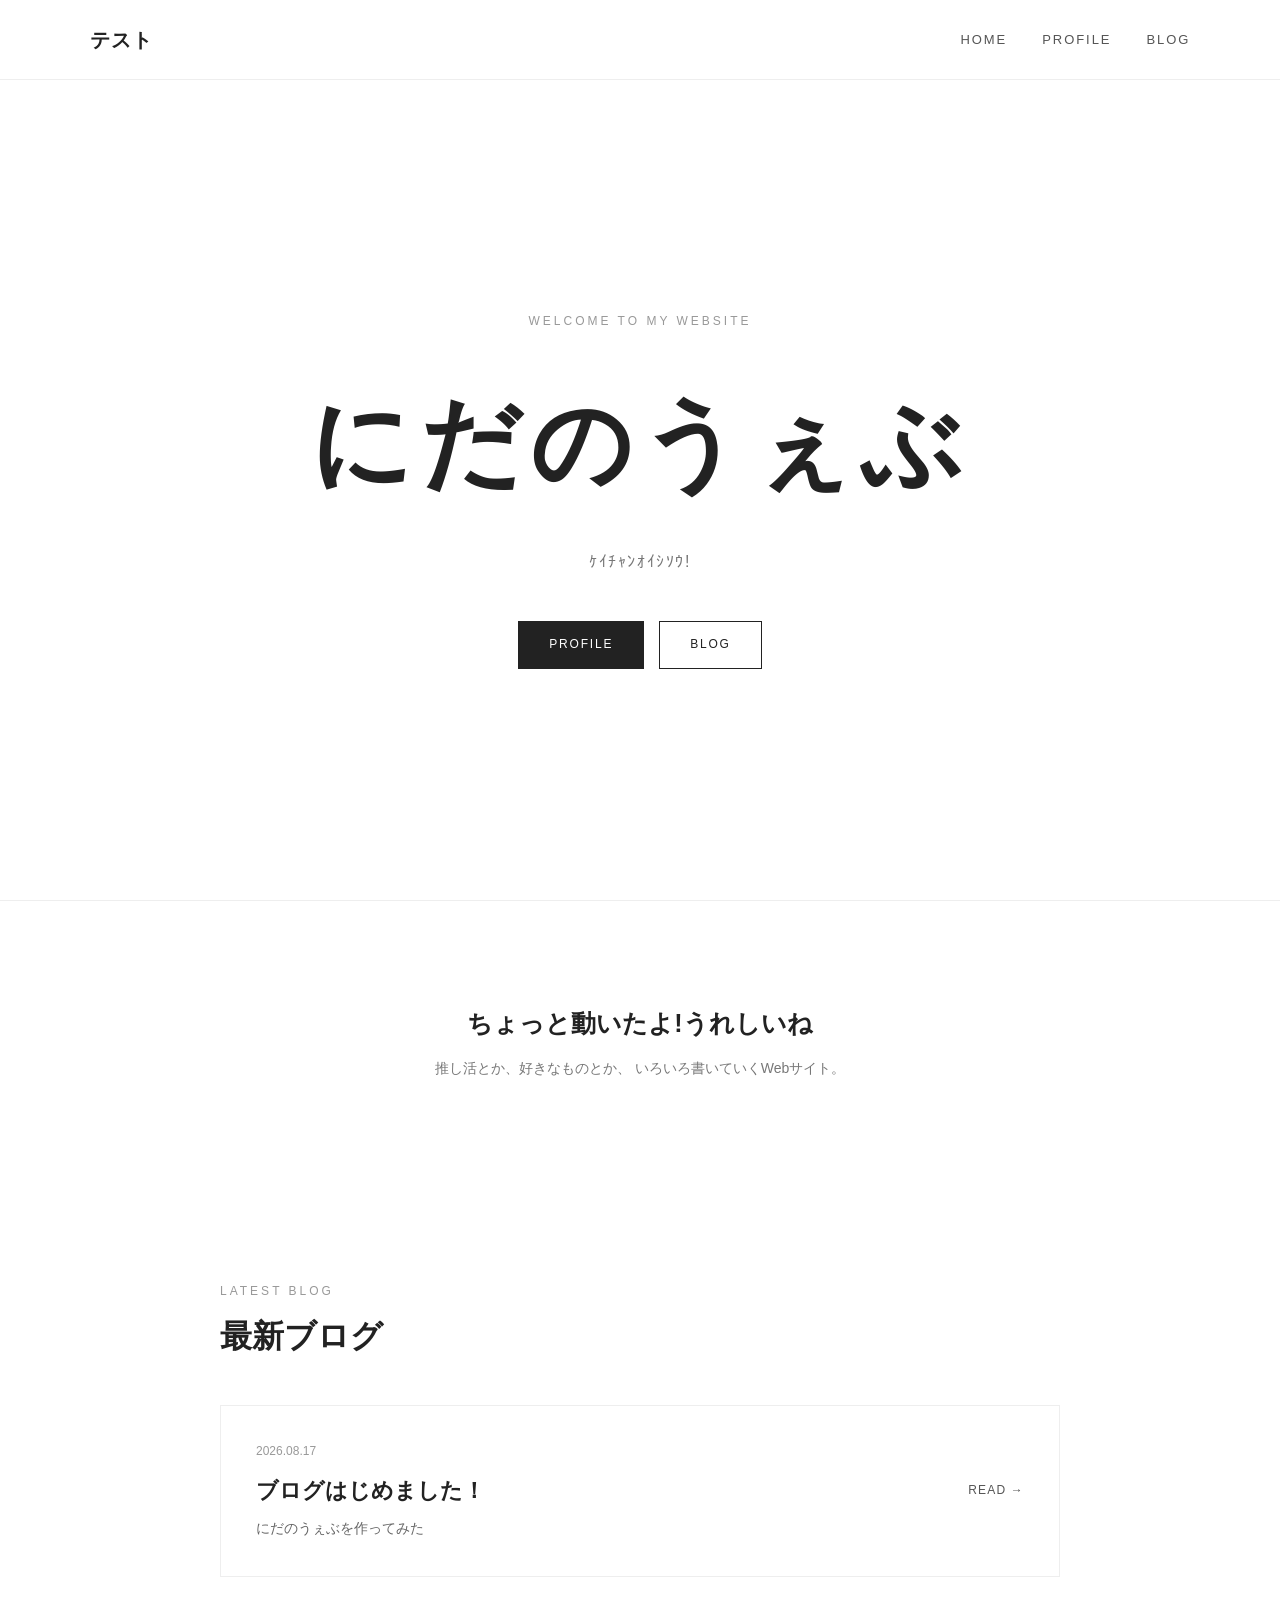
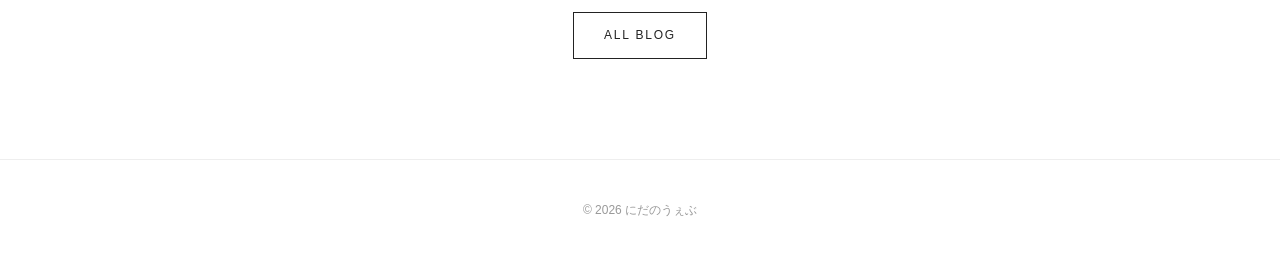
==== index.html @ b744b144 "Update index.html" ====
<!DOCTYPE html>
<html lang="ja">

<head>
  <meta charset="UTF-8">

  <meta name="viewport"
        content="width=device-width, initial-scale=1.0">

  <title>にだのうぇぶ</title>

  <link rel="stylesheet" href="style.css">
</head>


<body>


<!-- =========================
     ヘッダー
========================= -->

<header class="header">

  <a href="index.html" class="logo">
    テスト
  </a>


  <button class="menu-btn"
          id="menuBtn"
          aria-label="メニュー">

    <span></span>
    <span></span>
    <span></span>

  </button>


  <nav class="nav" id="nav">

    <a href="index.html">
      HOME
    </a>

    <a href="profile.html">
      PROFILE
    </a>

    <a href="blog.html">
      BLOG
    </a>

  </nav>

</header>



<main>


<!-- =========================
     ヒーロー
========================= -->

<section class="hero">

  <p class="hero-sub">
    WELCOME TO MY WEBSITE
  </p>


  <h1>
    にだのうぇぶ
  </h1>


  <p class="hero-message">
    ｹｲﾁｬﾝｵｲｼｿｳ!
  </p>


  <div class="hero-buttons">

    <a href="profile.html"
       class="button">

      PROFILE

    </a>


    <a href="blog.html"
       class="button button-light">

      BLOG

    </a>

  </div>

</section>



<!-- =========================
     簡単な紹介
========================= -->

<section class="intro fade-in">

  <p>
    ちょっと動いたよ!うれしいね
  </p>


  <p class="small-text">

    推し活とか、好きなものとか、
    いろいろ書いていくWebサイト。

  </p>

</section>



<!-- =========================
     最新ブログ
========================= -->

<section class="latest-blog fade-in">


  <div class="section-title">

    <p>
      LATEST BLOG
    </p>

    <h2>
      最新ブログ
    </h2>

  </div>



  <!-- 最新記事 -->

  <a href="blog1.html"
     class="latest-blog-card">


    <div>

      <p class="blog-date">
        2026.08.17
      </p>


      <h3>
        ブログはじめました！
      </h3>


      <p>
        にだのうぇぶを作ってみた
      </p>

    </div>


    <span class="read-more">
      READ →
    </span>


  </a>



  <div class="all-blog">

    <a href="blog.html"
       class="button button-light">

      ALL BLOG

    </a>

  </div>


</section>


</main>



<!-- =========================
     フッター
========================= -->

<footer>

  <p>
    © 2026 にだのうぇぶ
  </p>

</footer>



<script src="script.js"></script>

</body>
</html>
---- style.css ----
/* =================================
   基本設定
================================= */

* {
  margin: 0;
  padding: 0;
  box-sizing: border-box;
}


html {
  scroll-behavior: smooth;
}


body {

  font-family:
    -apple-system,
    BlinkMacSystemFont,
    "Noto Sans JP",
    "Yu Gothic",
    sans-serif;

  background: #ffffff;

  color: #222222;

  line-height: 1.8;

}



/* =================================
   ヘッダー
================================= */

.header {

  width: 100%;

  height: 80px;

  display: flex;

  align-items: center;

  justify-content: space-between;

  padding: 0 7%;

  background: rgba(255, 255, 255, 0.9);

  border-bottom: 1px solid #eeeeee;

  position: sticky;

  top: 0;

  z-index: 100;

  backdrop-filter: blur(10px);

}


.logo {

  color: #222;

  text-decoration: none;

  font-size: 20px;

  font-weight: 700;

  letter-spacing: 0.05em;

}


.nav {

  display: flex;

  gap: 35px;

}


.nav a {

  color: #555;

  text-decoration: none;

  font-size: 13px;

  letter-spacing: 0.15em;

  transition: 0.3s;

}


.nav a:hover {

  color: #000;

}



/* =================================
   ハンバーガーメニュー
================================= */

.menu-btn {

  display: none;

  width: 42px;

  height: 42px;

  border: none;

  background: transparent;

  cursor: pointer;

}


.menu-btn span {

  display: block;

  width: 25px;

  height: 1px;

  margin: 6px auto;

  background: #222;

  transition: 0.3s;

}



/* =================================
   ホーム
================================= */

.hero {

  min-height: calc(100vh - 80px);

  display: flex;

  flex-direction: column;

  align-items: center;

  justify-content: center;

  text-align: center;

  padding: 40px 20px;

}


.hero-sub {

  color: #999;

  font-size: 12px;

  letter-spacing: 0.25em;

  margin-bottom: 20px;

}


.hero h1 {

  font-size: clamp(45px, 9vw, 100px);

  font-weight: 700;

  letter-spacing: 0.08em;

  margin-bottom: 15px;

}


.hero-message {

  color: #777;

  font-size: 16px;

  letter-spacing: 0.1em;

}



/* =================================
   ボタン
================================= */

.hero-buttons {

  display: flex;

  gap: 15px;

  margin-top: 45px;

}


.button {

  display: inline-block;

  padding: 12px 30px;

  color: white;

  background: #222;

  text-decoration: none;

  font-size: 12px;

  letter-spacing: 0.15em;

  border: 1px solid #222;

  transition: 0.3s;

}


.button:hover {

  background: white;

  color: #222;

  transform: translateY(-3px);

}


.button-light {

  color: #222;

  background: white;

}


.button-light:hover {

  background: #222;

  color: white;

}



/* =================================
   ホーム紹介
================================= */

.intro {

  text-align: center;

  padding: 100px 20px;

  border-top: 1px solid #eeeeee;

}


.intro p:first-child {

  font-size: 25px;

  font-weight: 700;

}


.small-text {

  color: #777;

  font-size: 14px;

  margin-top: 10px;

}



/* =================================
   最新ブログ
================================= */

.latest-blog {

  max-width: 900px;

  margin: 0 auto;

  padding: 100px 30px;

}


.section-title {

  margin-bottom: 40px;

}


.section-title p {

  color: #999;

  font-size: 12px;

  letter-spacing: 0.25em;

}


.section-title h2 {

  font-size: 32px;

  margin-top: 5px;

}


/* 最新記事をリンクにする */

.latest-blog-card {

  display: flex;

  align-items: center;

  justify-content: space-between;

  gap: 30px;

  padding: 35px;

  border: 1px solid #eeeeee;

  color: #222;

  text-decoration: none;

  transition: 0.3s;

}


.latest-blog-card:hover {

  transform: translateY(-5px);

  box-shadow:
    0 15px 40px rgba(0, 0, 0, 0.06);

}


.latest-blog-card h3 {

  font-size: 22px;

  margin-bottom: 5px;

}


.latest-blog-card p {

  color: #666;

  font-size: 14px;

}


.latest-blog-card .blog-date {

  color: #999;

  font-size: 12px;

  margin-bottom: 8px;

}


.all-blog {

  text-align: center;

  margin-top: 35px;

}



/* =================================
   共通ページ
================================= */

.page {

  max-width: 1000px;

  margin: 0 auto;

  padding: 100px 30px;

}


.page-title {

  margin-bottom: 70px;

}


.page-title p {

  color: #999;

  font-size: 12px;

  letter-spacing: 0.25em;

}


.page-title h1 {

  font-size: 45px;

  margin-top: 5px;

}



/* =================================
   プロフィール
================================= */

.profile-card {

  display: grid;

  grid-template-columns: 200px 1fr;

  gap: 60px;

  padding: 50px;

  border: 1px solid #eeeeee;

}


.profile-icon {

  width: 180px;

  height: 180px;

  display: flex;

  align-items: center;

  justify-content: center;

  background: #f5f5f5;

  border-radius: 50%;

  color: #999;

  font-size: 24px;

}


.profile-content h2 {

  font-size: 28px;

  margin-bottom: 15px;

}


.profile-content > p {

  color: #666;

  margin-bottom: 35px;

}


dl > div {

  display: grid;

  grid-template-columns: 100px 1fr;

  padding: 15px 0;

  border-top: 1px solid #eeeeee;

}


dt {

  color: #999;

  font-size: 13px;

}


dd {

  color: #333;

}


.sns-link {

  color: #333;

}



/* =================================
   ブログ一覧
================================= */

.blog-list {

  display: flex;

  flex-direction: column;

  gap: 0;

}


.blog-item {

  display: block;

  padding: 30px 10px;

  border-bottom: 1px solid #eeeeee;

  color: #222;

  text-decoration: none;

  transition: 0.3s;

}


.blog-item:first-child {

  border-top: 1px solid #eeeeee;

}


.blog-item:hover {

  padding-left: 20px;

}


.blog-item .blog-date {

  color: #999;

  font-size: 11px;

  letter-spacing: 0.1em;

  margin-bottom: 5px;

}


.blog-item h2 {

  font-size: 22px;

  font-weight: 600;

  margin-bottom: 3px;

}


.blog-item > p:not(.blog-date) {

  color: #999;

  font-size: 13px;

}


.blog-item span {

  display: block;

  margin-top: 12px;

  color: #999;

  font-size: 11px;

  letter-spacing: 0.15em;

}



/* =================================
   ブログ記事
================================= */

.article {

  max-width: 750px;

  margin: 0 auto;

  padding: 100px 30px;

}


.article > .blog-date {

  color: #999;

  font-size: 12px;

  letter-spacing: 0.1em;

  margin-bottom: 10px;

}


.article h1 {

  font-size: clamp(32px, 6vw, 50px);

  line-height: 1.4;

  margin-bottom: 10px;

}


.article-subtitle {

  color: #999;

  font-size: 14px;

  margin-bottom: 60px;

}


.article-body {

  font-size: 16px;

  line-height: 2.2;

}


.article-body p {

  margin-bottom: 30px;

}


.back-button {

  display: inline-block;

  margin-top: 60px;

  color: #555;

  text-decoration: none;

  font-size: 13px;

  border-bottom: 1px solid #ccc;

  padding-bottom: 5px;

  transition: 0.3s;

}


.back-button:hover {

  color: #000;

  padding-left: 5px;

}



/* =================================
   フェードアニメーション
================================= */

.fade-in {

  opacity: 0;

  transform: translateY(20px);

  animation: fadeIn 0.8s ease forwards;

}


@keyframes fadeIn {

  to {

    opacity: 1;

    transform: translateY(0);

  }

}



/* =================================
   フッター
================================= */

footer {

  padding: 40px 20px;

  text-align: center;

  border-top: 1px solid #eeeeee;

  color: #999;

  font-size: 12px;

}



/* =================================
   スマホ
================================= */

@media (max-width: 700px) {


  /* ヘッダー */

  .header {

    height: 65px;

    padding: 0 20px;

  }


  .menu-btn {

    display: block;

  }


  .nav {

    position: fixed;

    top: 65px;

    right: 0;

    width: 100%;

    padding: 30px;

    background: white;

    display: flex;

    flex-direction: column;

    gap: 0;

    border-bottom: 1px solid #eeeeee;

    transform: translateY(-120%);

    transition: 0.4s;

    text-align: center;

  }


  .nav.active {

    transform: translateY(0);

  }


  .nav a {

    padding: 18px;

    border-bottom: 1px solid #eeeeee;

  }



  /* ハンバーガー → × */

  .menu-btn.active span:nth-child(1) {

    transform:
      translateY(7px)
      rotate(45deg);

  }


  .menu-btn.active span:nth-child(2) {

    opacity: 0;

  }


  .menu-btn.active span:nth-child(3) {

    transform:
      translateY(-7px)
      rotate(-45deg);

  }



  /* ホーム */

  .hero {

    min-height: calc(100vh - 65px);

  }


  .hero h1 {

    font-size: 50px;

  }


  .hero-buttons {

    flex-direction: column;

    width: 200px;

  }


  .button {

    text-align: center;

  }



  /* 最新ブログ */

  .latest-blog {

    padding: 70px 20px;

  }


  .latest-blog-card {

    flex-direction: column;

    align-items: flex-start;

  }



  /* 共通ページ */

  .page {

    padding: 70px 20px;

  }


  .page-title {

    margin-bottom: 45px;

  }


  .page-title h1 {

    font-size: 35px;

  }



  /* プロフィール */

  .profile-card {

    grid-template-columns: 1fr;

    gap: 30px;

    padding: 30px;

  }


  .profile-icon {

    width: 130px;

    height: 130px;

    margin: 0 auto;

  }


  .profile-content h2 {

    text-align: center;

  }



  /* ブログ */

  .blog-item {

    padding: 25px 5px;

  }


  .blog-item:hover {

    padding-left: 10px;

  }



  /* 記事 */

  .article {

    padding: 70px 20px;

  }


  .article h1 {

    font-size: 34px;

  }


  .article-subtitle {

    margin-bottom: 45px;

  }


  .article-body {

    font-size: 15px;

  }


  /* プロフィール */

  dl > div {

    grid-template-columns: 80px 1fr;

  }

  }

/* =================================
   ブログ検索・フィルター
================================= */

.blog-tools {
  margin-bottom: 60px;
}


/* =================================
   Apple風検索ボックス
================================= */

.blog-search {
  position: relative;

  max-width: 600px;

  margin: 0 auto 18px;
}

.blog-search input {
  width: 100%;

  height: 52px;

  padding: 0 20px 0 48px;

  border: none;

  border-radius: 14px;

  background: #f5f5f7;

  color: #222;

  font-size: 15px;

  outline: none;

  transition: 0.25s;
}

.blog-search input::placeholder {
  color: #999;
}

.blog-search input:focus {
  background: #eeeeF0;

  box-shadow:
    0 0 0 2px rgba(0, 0, 0, 0.08);
}


/* 検索アイコン */

.search-icon {
  position: absolute;

  left: 18px;

  top: 50%;

  transform: translateY(-50%);

  font-size: 15px;

  color: #777;

  pointer-events: none;
}


/* =================================
   件数
================================= */

.blog-count {
  max-width: 600px;

  margin: 0 auto 25px;

  color: #999;

  font-size: 12px;

  text-align: left;
}


/* =================================
   カテゴリー
================================= */

.blog-categories {
  max-width: 600px;

  margin: 0 auto;

  display: flex;

  flex-wrap: wrap;

  gap: 10px;
}

.category {
  border: none;

  background: transparent;

  color: #888;

  font-size: 13px;

  padding: 5px 0;

  margin-right: 12px;

  cursor: pointer;

  transition: 0.25s;
}

.category:hover {
  color: #222;
}

.category.active {
  color: #222;

  font-weight: 600;
}


/* =================================
   ブログカード
================================= */

.blog-item {
  position: relative;
}

.blog-item-bottom {
  display: flex;

  align-items: center;

  justify-content: space-between;

  gap: 20px;

  margin-top: 20px;
}

.blog-tag {
  color: #888;

  font-size: 12px;
}

.read-more {
  color: #555;

  text-decoration: none;

  font-size: 12px;

  letter-spacing: 0.1em;

  transition: 0.25s;
}

.read-more:hover {
  color: #000;
}


/* =================================
   検索結果なし
================================= */

.no-results {
  padding: 50px 20px;

  text-align: center;

  color: #999;

  font-size: 14px;
}


/* =================================
   ブログ検索：スマホ
================================= */

@media (max-width: 768px) {

  .blog-tools {
    margin-bottom: 45px;
  }

  .blog-search input {
    height: 50px;

    font-size: 14px;
  }

  .blog-categories {
    gap: 5px;
  }

  .category {
    margin-right: 8px;
  }

}

/* =================================
   おしゃれプロフィール
================================= */

.profile-page {
  max-width: 760px;

  margin: 0 auto;

  padding: 0 20px 100px;
}


/* =================================
   プロフィール画像
================================= */

.profile-hero {
  display: flex;

  justify-content: center;

  margin: 20px 0 70px;
}

.profile-image {
  width: 180px;
  height: 180px;

  overflow: hidden;

  border-radius: 24px;

  background: #f5f5f7;
}

.profile-image img {
  width: 100%;
  height: 100%;

  display: block;

  object-fit: cover;
}


/* =================================
   プロフィール情報
================================= */

.profile-info {
  border-top: 1px solid #e5e5e5;
}


.profile-row {
  display: grid;

  grid-template-columns: 120px 1fr;

  gap: 30px;

  padding: 28px 0;

  border-bottom: 1px solid #e5e5e5;
}


.profile-label {
  margin: 0;

  color: #999;

  font-size: 11px;

  font-weight: 600;

  letter-spacing: 0.16em;
}


.profile-value {
  margin: 0;

  color: #222;

  font-size: 15px;

  line-height: 1.9;
}


.profile-link {
  color: #222;

  text-decoration: none;

  transition: opacity 0.25s;
}

.profile-link:hover {
  opacity: 0.5;
}


/* =================================
   共通ボックス
================================= */

.visitor-box,
.question-box {
  margin-top: 70px;

  padding: 40px 30px;

  text-align: center;

  border-top: 1px solid #e5e5e5;

  border-bottom: 1px solid #e5e5e5;
}


.box-label {
  margin-bottom: 20px;

  color: #999;

  font-size: 11px;

  font-weight: 600;

  letter-spacing: 0.2em;
}


/* =================================
   訪問者カウンター
================================= */

.visitor-number {
  margin: 0;

  font-size: 42px;

  font-weight: 600;

  letter-spacing: 0.08em;
}


.visitor-text {
  margin-top: 8px;

  color: #777;

  font-size: 13px;
}


/* =================================
   質問箱
================================= */

.question-box h2 {
  margin-bottom: 8px;

  font-size: 25px;

  font-weight: 500;
}


.question-description {
  margin-bottom: 25px;

  color: #777;

  font-size: 13px;
}


.question-form {
  max-width: 520px;

  margin: 0 auto;
}


.question-form textarea {
  width: 100%;

  padding: 15px;

  border: none;

  border-radius: 14px;

  background: #f5f5f7;

  color: #222;

  font-family: inherit;

  font-size: 14px;

  line-height: 1.7;

  resize: vertical;

  outline: none;

  transition: 0.25s;
}


.question-form textarea:focus {
  background: #eeeeF0;

  box-shadow:
    0 0 0 2px rgba(0, 0, 0, 0.08);
}


.question-form button {
  margin-top: 15px;

  padding: 11px 25px;

  border: none;

  border-radius: 999px;

  background: #222;

  color: #fff;

  font-family: inherit;

  font-size: 13px;

  cursor: pointer;

  transition: 0.25s;
}


.question-form button:hover {
  opacity: 0.7;
}


/* =================================
   プロフィール：スマホ
================================= */

@media (max-width: 768px) {

  .profile-page {
    padding: 0 18px 70px;
  }


  .profile-hero {
    margin-bottom: 50px;
  }


  .profile-image {
    width: 150px;
    height: 150px;

    border-radius: 20px;
  }


  .profile-row {
    grid-template-columns: 85px 1fr;

    gap: 15px;

    padding: 23px 0;
  }


  .profile-value {
    font-size: 14px;
  }


  .visitor-box,
  .question-box {
    margin-top: 50px;

    padding: 35px 20px;
  }


  .visitor-number {
    font-size: 34px;
  }

}

/* =================================
   スマホのダークモード対応
================================= */

@media (prefers-color-scheme: dark) {

  /* ================================
     基本
  ================================= */

  body {

    background: #111111;

    color: #f5f5f5;

  }


  /* ================================
     ヘッダー
  ================================= */

  .header {

    background: rgba(17, 17, 17, 0.9);

    border-bottom-color: #2a2a2a;

  }


  .logo {

    color: #f5f5f5;

  }


  .nav a {

    color: #aaaaaa;

  }


  .nav a:hover {

    color: #ffffff;

  }


  /* ================================
     ハンバーガー
  ================================= */

  .menu-btn span {

    background: #ffffff;

  }


  /* ================================
     ページタイトル
  ================================= */

  .page-title h1 {

    color: #ffffff;

  }


  .page-title p {

    color: #999999;

  }


  /* ================================
     プロフィール
  ================================= */

  .profile-info {

    background: #1a1a1a;

    color: #f5f5f5;

  }


  .profile-label {

    color: #888888;

  }


  .profile-value {

    color: #eeeeee;

  }


  .profile-link {

    color: #ffffff;

  }


  /* ================================
     訪問者カウンター
  ================================= */

  .visitor-box {

    background: #1a1a1a;

    color: #ffffff;

  }


  .visitor-number {

    color: #ffffff;

  }


  .visitor-text {

    color: #999999;

  }


  /* ================================
     質問箱
  ================================= */

  .question-box {

    background: #1a1a1a;

    color: #ffffff;

  }


  .question-description {

    color: #999999;

  }


  .question-form textarea {

    background: #111111;

    color: #ffffff;

    border-color: #333333;

  }


  .question-form textarea::placeholder {

    color: #777777;

  }


  /* ================================
     ブログ
  ================================= */

  .blog-item,
  .latest-blog-card {

    background: #1a1a1a;

    color: #ffffff;

  }


  .blog-item h2,
  .latest-blog-card h3 {

    color: #ffffff;

  }


  .blog-item p,
  .latest-blog-card p {

    color: #aaaaaa;

  }


  /* ================================
     ボタン
  ================================= */

  .button-light {

    background: #222222;

    color: #ffffff;

    border-color: #333333;

  }


  /* ================================
     フッター
  ================================= */

  footer {

    color: #888888;

  }

}



/* =================================
   ダークモード
================================= */

@media (prefers-color-scheme: dark) {

  .admin-login {

    background: #1c1c1e;

    border-color: #333333;

    box-shadow:
      0 10px 30px rgba(0, 0, 0, 0.3);

  }


  .admin-login h1 {

    color: #ffffff;

  }


  .admin-login .box-label {

    color: #999999;

  }


  .admin-description {

    color: #aaaaaa;

  }


  .admin-form input {

    background: #2c2c2e;

    border-color: #444444;

    color: #ffffff;

  }


  .admin-form input:focus {

    background: #333335;

    border-color: #777777;

  }


  .admin-form button {

    background: #ffffff;

    color: #111111;

  }


  .login-message {

    color: #aaaaaa;

  }

}

/* =================================
   管理者ログイン
   控えめ・グレー・中央寄せ
================================= */

#adminLogin {
  width: min(90%, 420px);

  margin: 50px auto;

  padding: 28px 24px;

  box-sizing: border-box;

  background: #eeeeee;

  border: 1px solid #d5d5d5;

  border-radius: 16px;

  text-align: center;

  color: #555555;

  box-shadow:
    0 4px 12px rgba(0, 0, 0, 0.05);
}


/* タイトル */

#adminLogin h2 {
  margin: 0 0 22px;

  font-size: 20px;

  font-weight: 600;

  color: #555555;
}


/* 入力欄 */

#adminLogin input {
  display: block;

  width: 100%;

  box-sizing: border-box;

  margin: 0 0 12px;

  padding: 12px 14px;

  border: 1px solid #cccccc;

  border-radius: 10px;

  background: #f8f8f8;

  color: #555555;

  font-size: 14px;

  outline: none;
}


/* 入力欄をクリックしたとき */

#adminLogin input:focus {
  border-color: #999999;

  background: #ffffff;
}


/* ログインボタン */

#adminLogin button {
  display: block;

  width: 100%;

  margin-top: 6px;

  padding: 12px;

  border: 1px solid #bbbbbb;

  border-radius: 10px;

  background: #777777;

  color: #ffffff;

  font-size: 14px;

  cursor: pointer;

  transition:
    background 0.2s ease,
    opacity 0.2s ease;
}


/* ボタンに触れたとき */

#adminLogin button:hover {
  background: #666666;
}


/* スマホ */

@media (max-width: 600px) {

  #adminLogin {
    width: calc(100% - 30px);

    margin: 40px auto;

    padding: 24px 18px;
  }

}

/* =================================
   管理者秘密入口
================================= */

.admin-secret-button {
  display: block;

  margin: 30px auto 10px;

  padding: 5px 10px;

  border: none;

  background: transparent;

  color: #aaaaaa;

  font-size: 14px;

  cursor: pointer;

  opacity: 0.5;
}


.admin-secret-button:hover {
  opacity: 1;
}

#adminPanel {
  max-width: 600px;
  margin: 40px auto;
  padding: 24px;
  box-sizing: border-box;
}

#adminPanel h2 {
  margin-bottom: 10px;
}

#adminStatus {
  color: #777;
  font-size: 14px;
}

.admin-question {
  margin-top: 12px;
  padding: 14px;
  background: #f2f2f2;
  border: 1px solid #ddd;
  border-radius: 10px;
}

.admin-question-text {
  margin: 0;
  white-space: pre-wrap;
  word-break: break-word;
}

.admin-question-date {
  display: block;
  margin-top: 8px;
  color: #888;
  font-size: 12px;
}
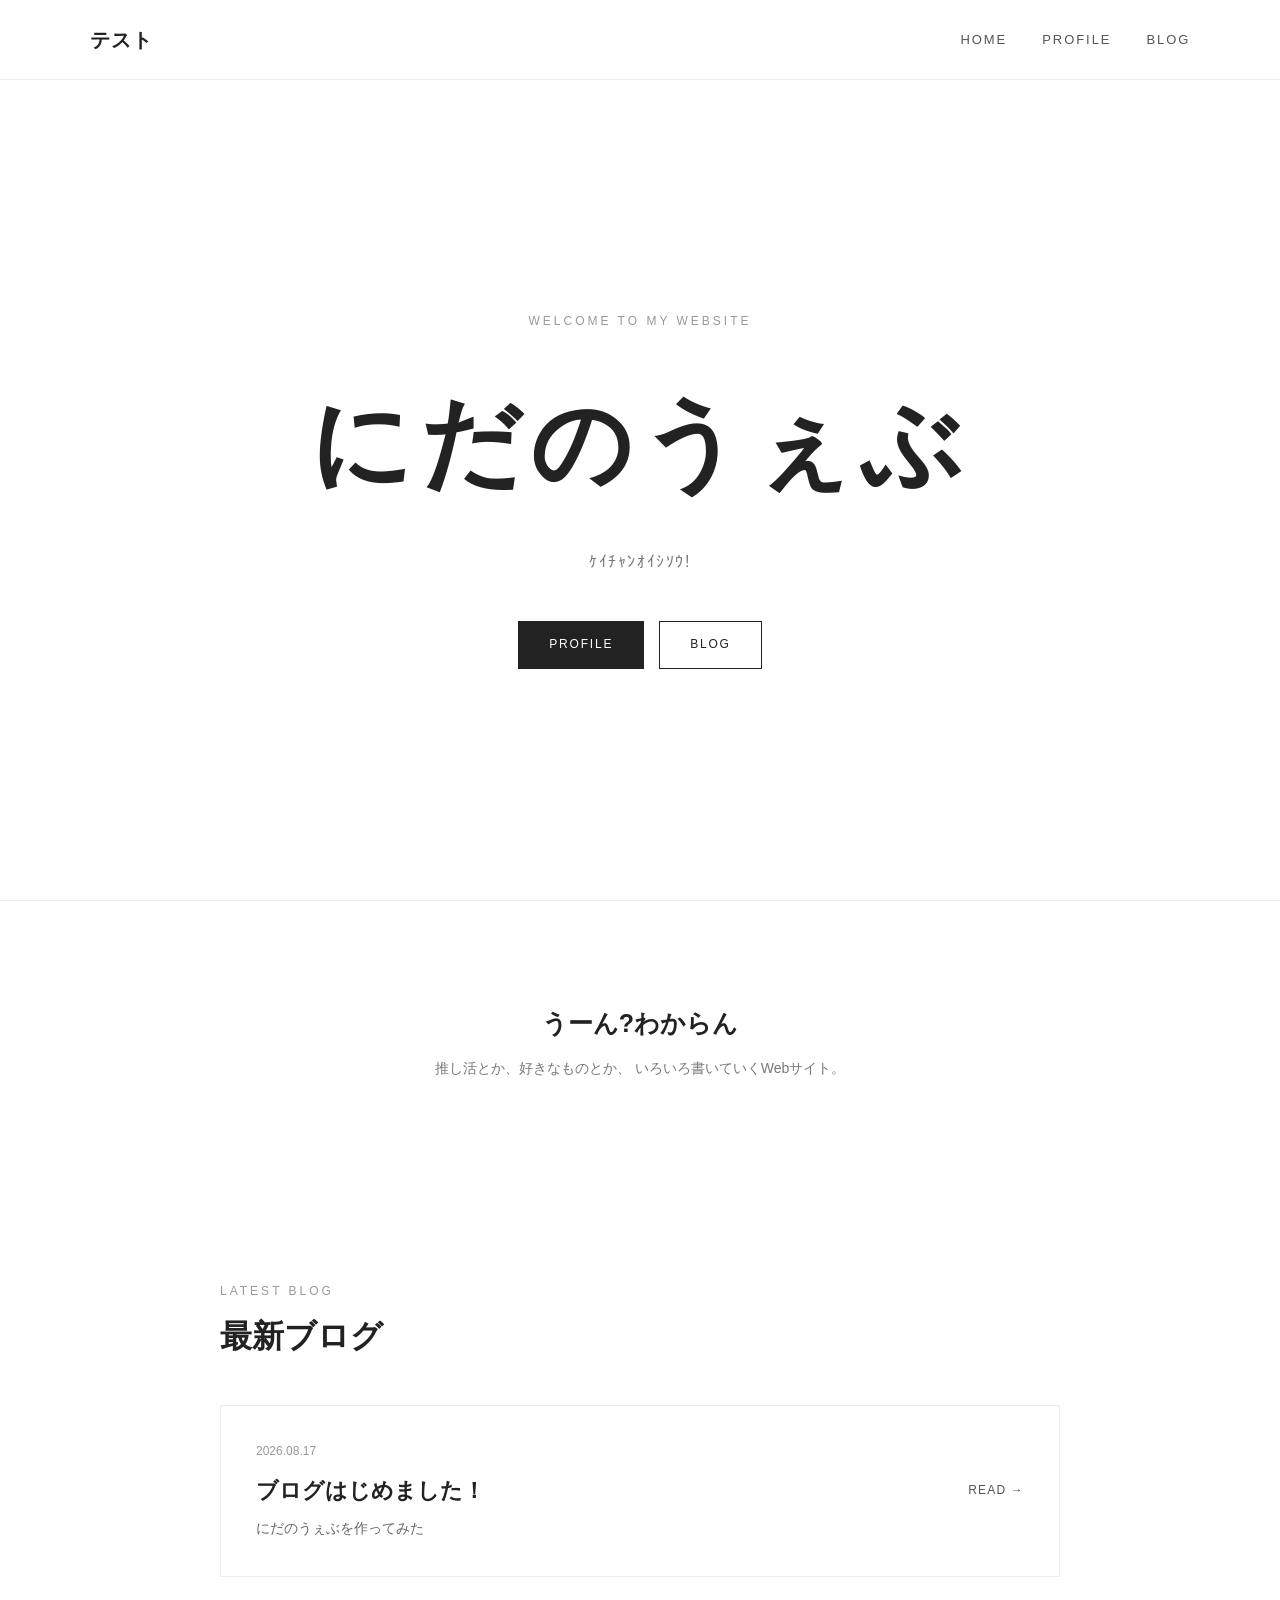
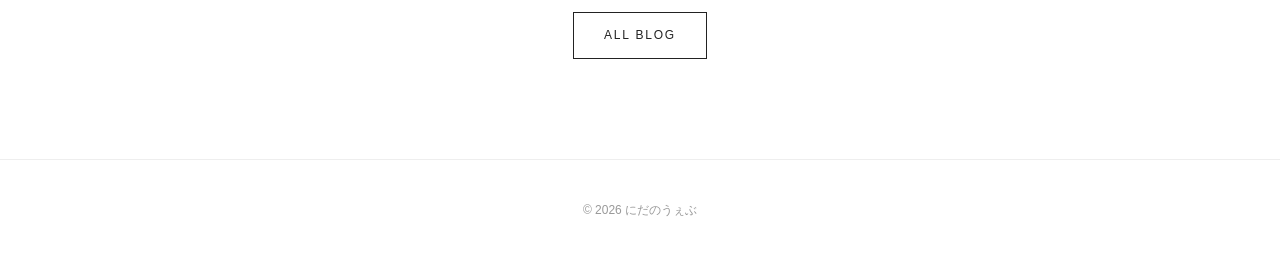
==== commit e746b2dc: "Update index.html" ====
--- a/index.html
+++ b/index.html
@@ -112,7 +112,7 @@
 <section class="intro fade-in">
 
   <p>
-    ちょっと動いたよ!うれしいね
+    うーん?わからん
   </p>
 
 
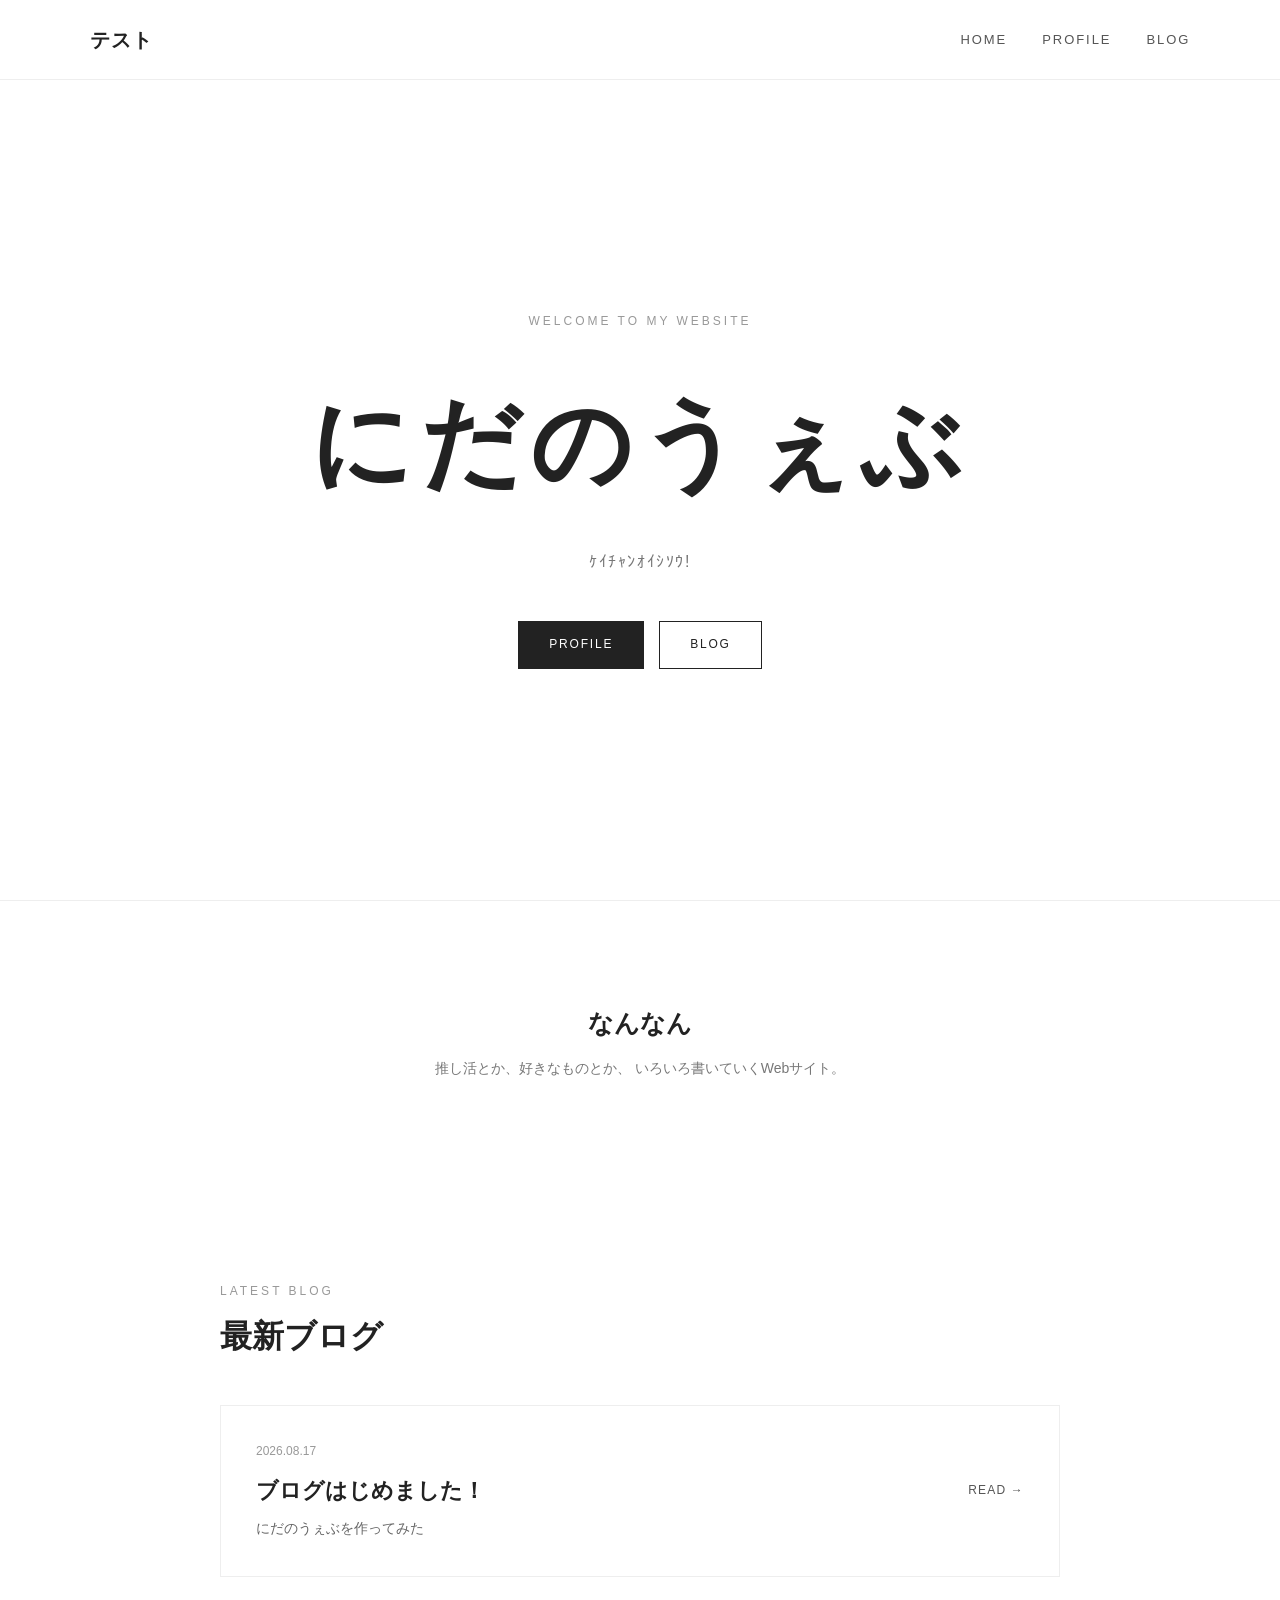
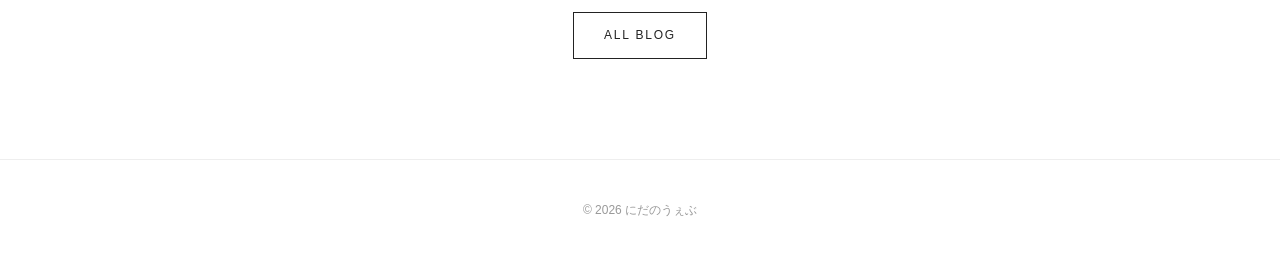
==== commit 23eb6f6c: "Update index.html" ====
--- a/index.html
+++ b/index.html
@@ -112,7 +112,7 @@
 <section class="intro fade-in">
 
   <p>
-    うーん?わからん
+    なんなん
   </p>
 
 
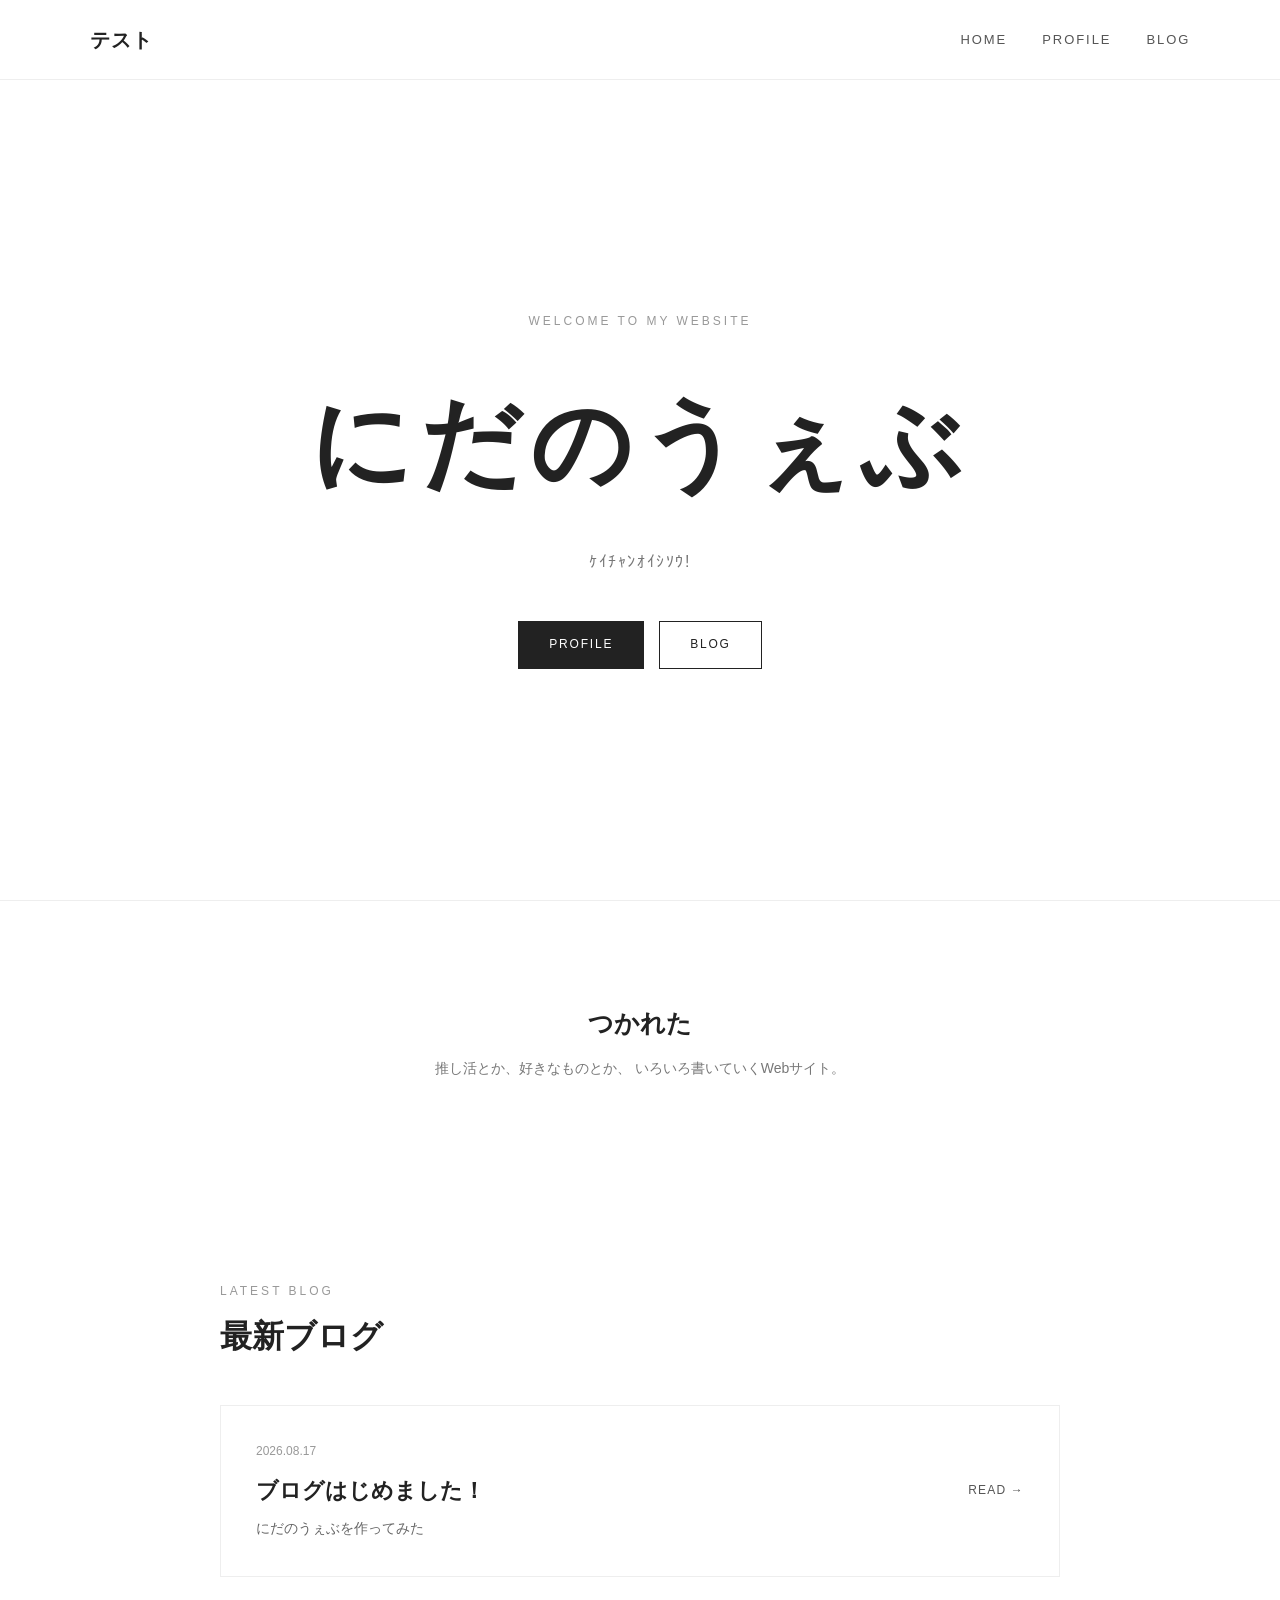
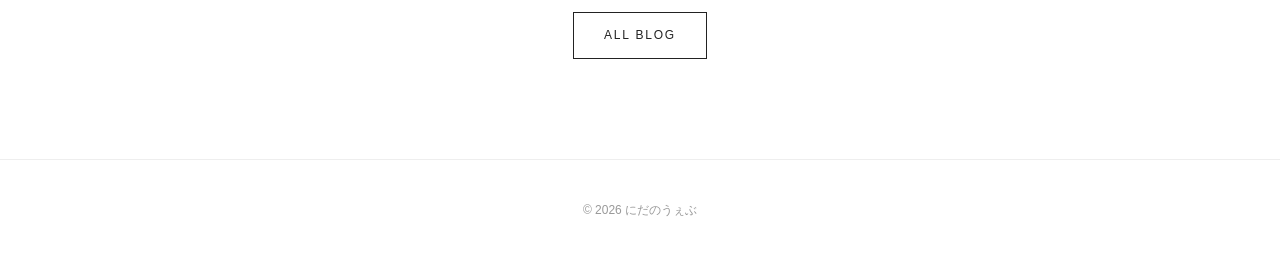
==== commit 9e573c06: "Update index.html" ====
--- a/index.html
+++ b/index.html
@@ -112,7 +112,7 @@
 <section class="intro fade-in">
 
   <p>
-    なんなん
+    つかれた
   </p>
 
 
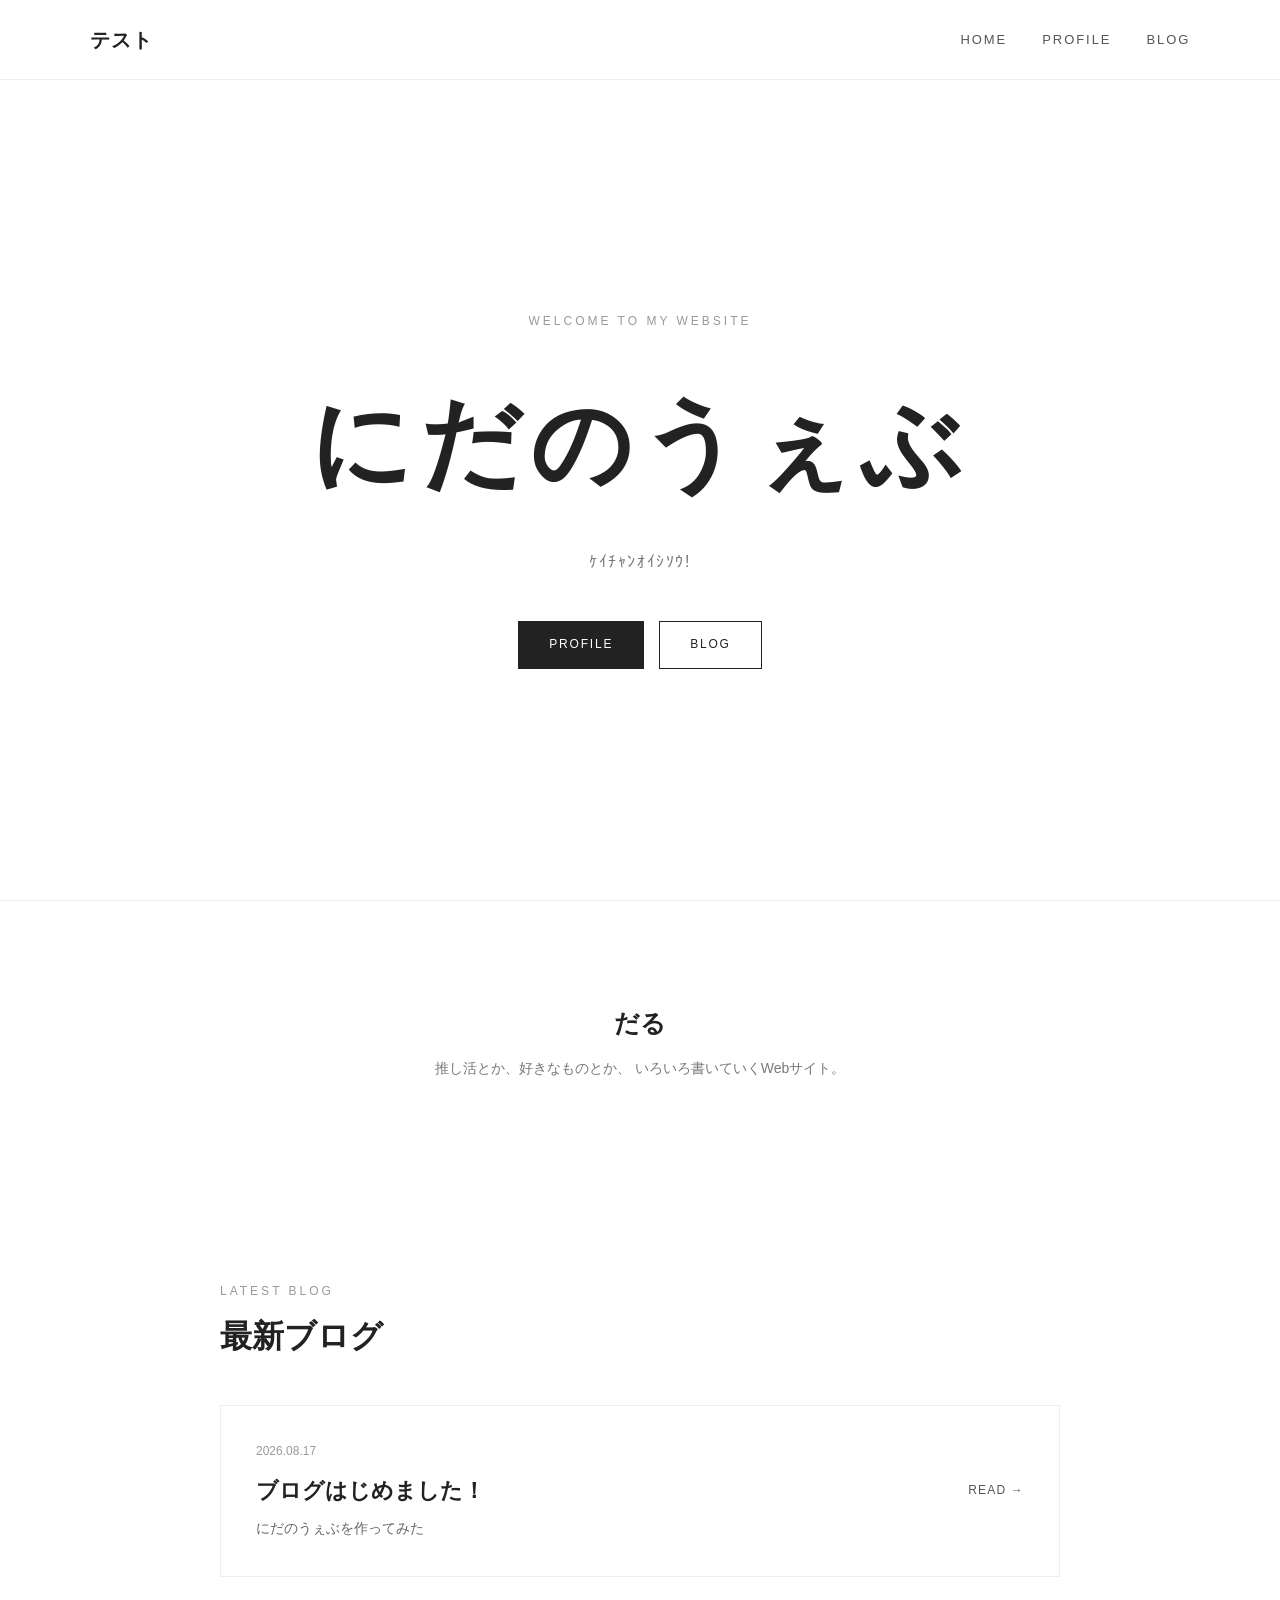
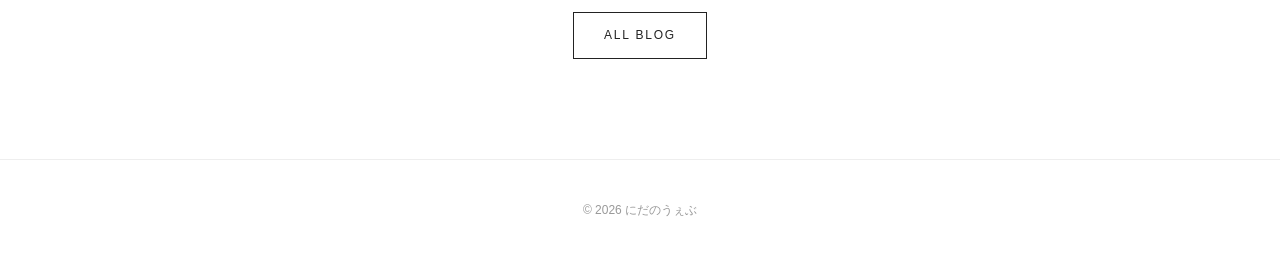
==== commit 7b03fbbc: "Update index.html" ====
--- a/index.html
+++ b/index.html
@@ -112,7 +112,7 @@
 <section class="intro fade-in">
 
   <p>
-    つかれた
+    だる
   </p>
 
 
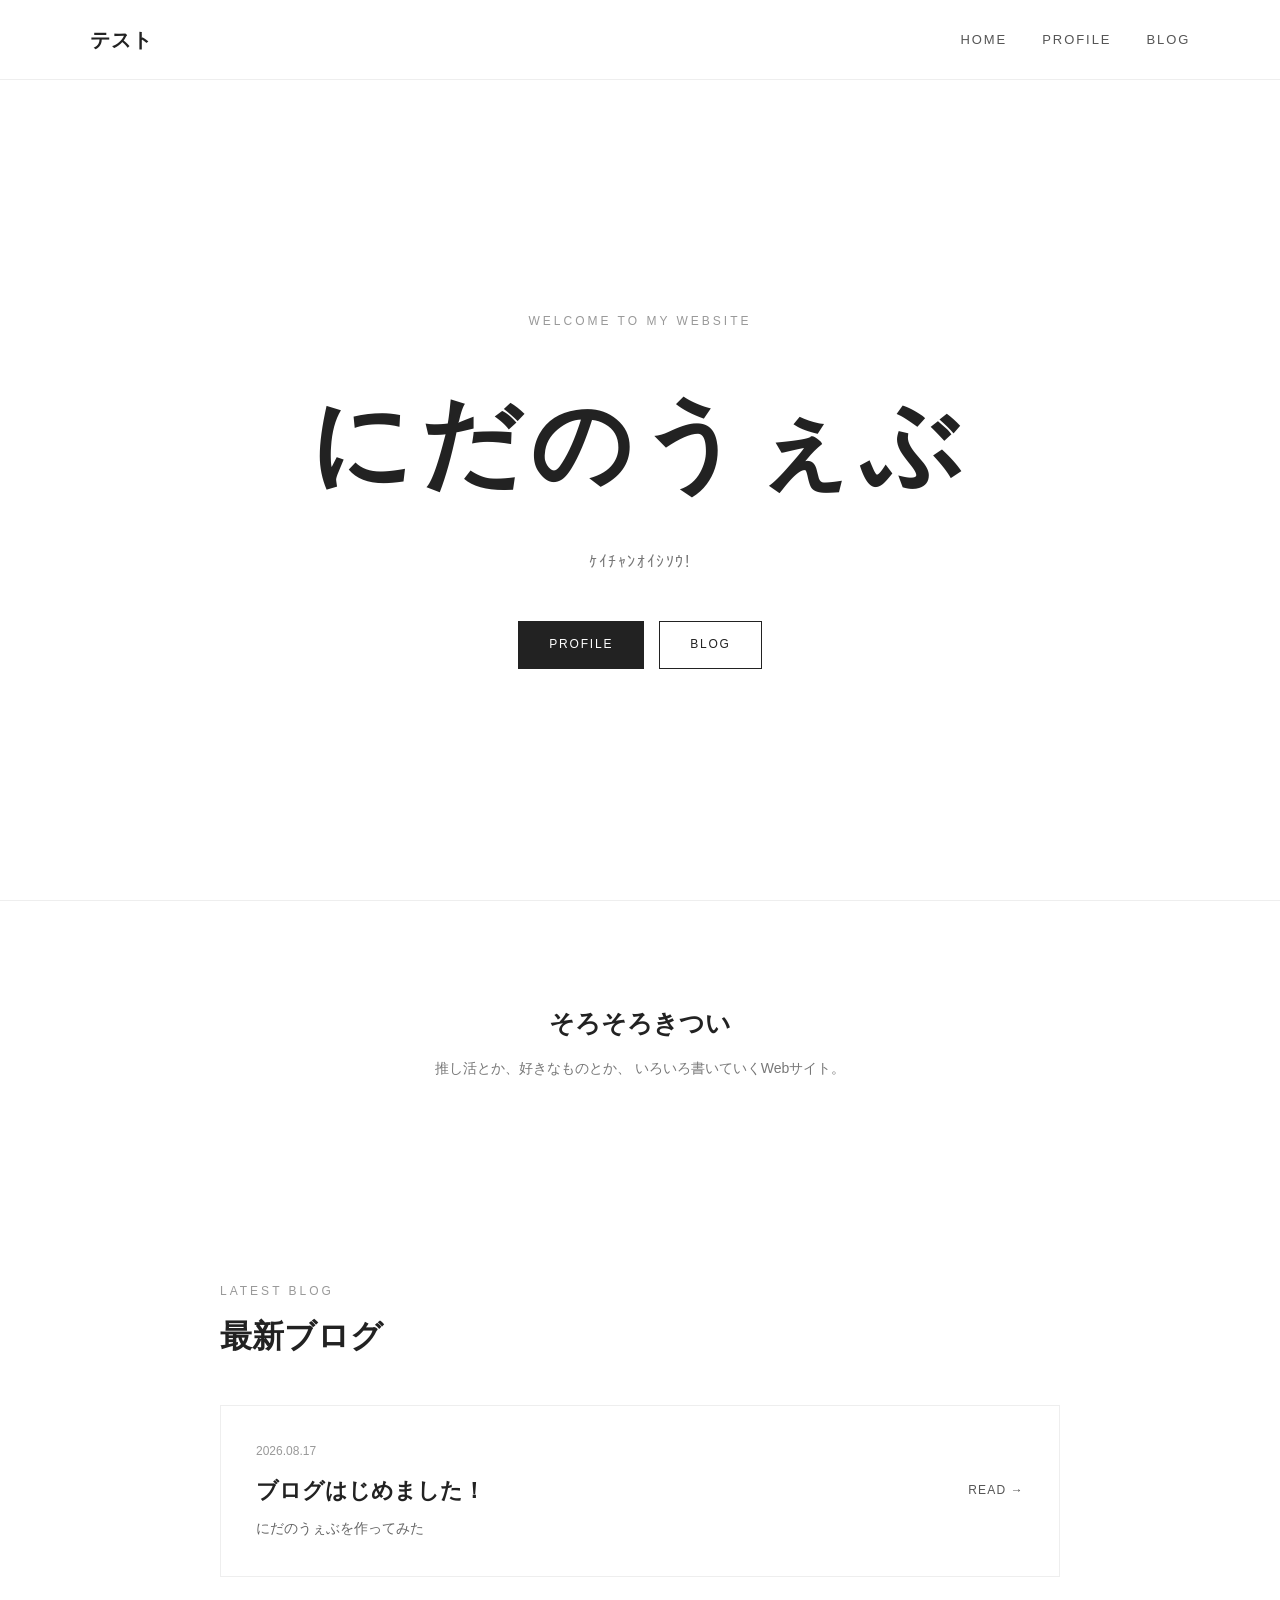
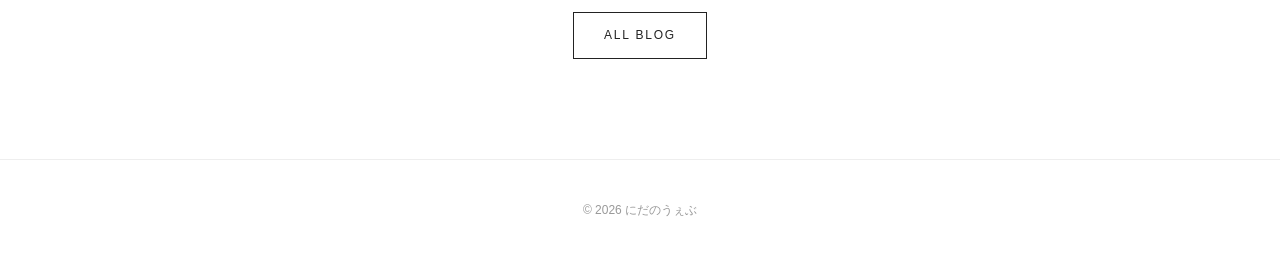
==== commit b8b25dfc: "Update index.html" ====
--- a/index.html
+++ b/index.html
@@ -112,7 +112,7 @@
 <section class="intro fade-in">
 
   <p>
-    だる
+    そろそろきつい
   </p>
 
 
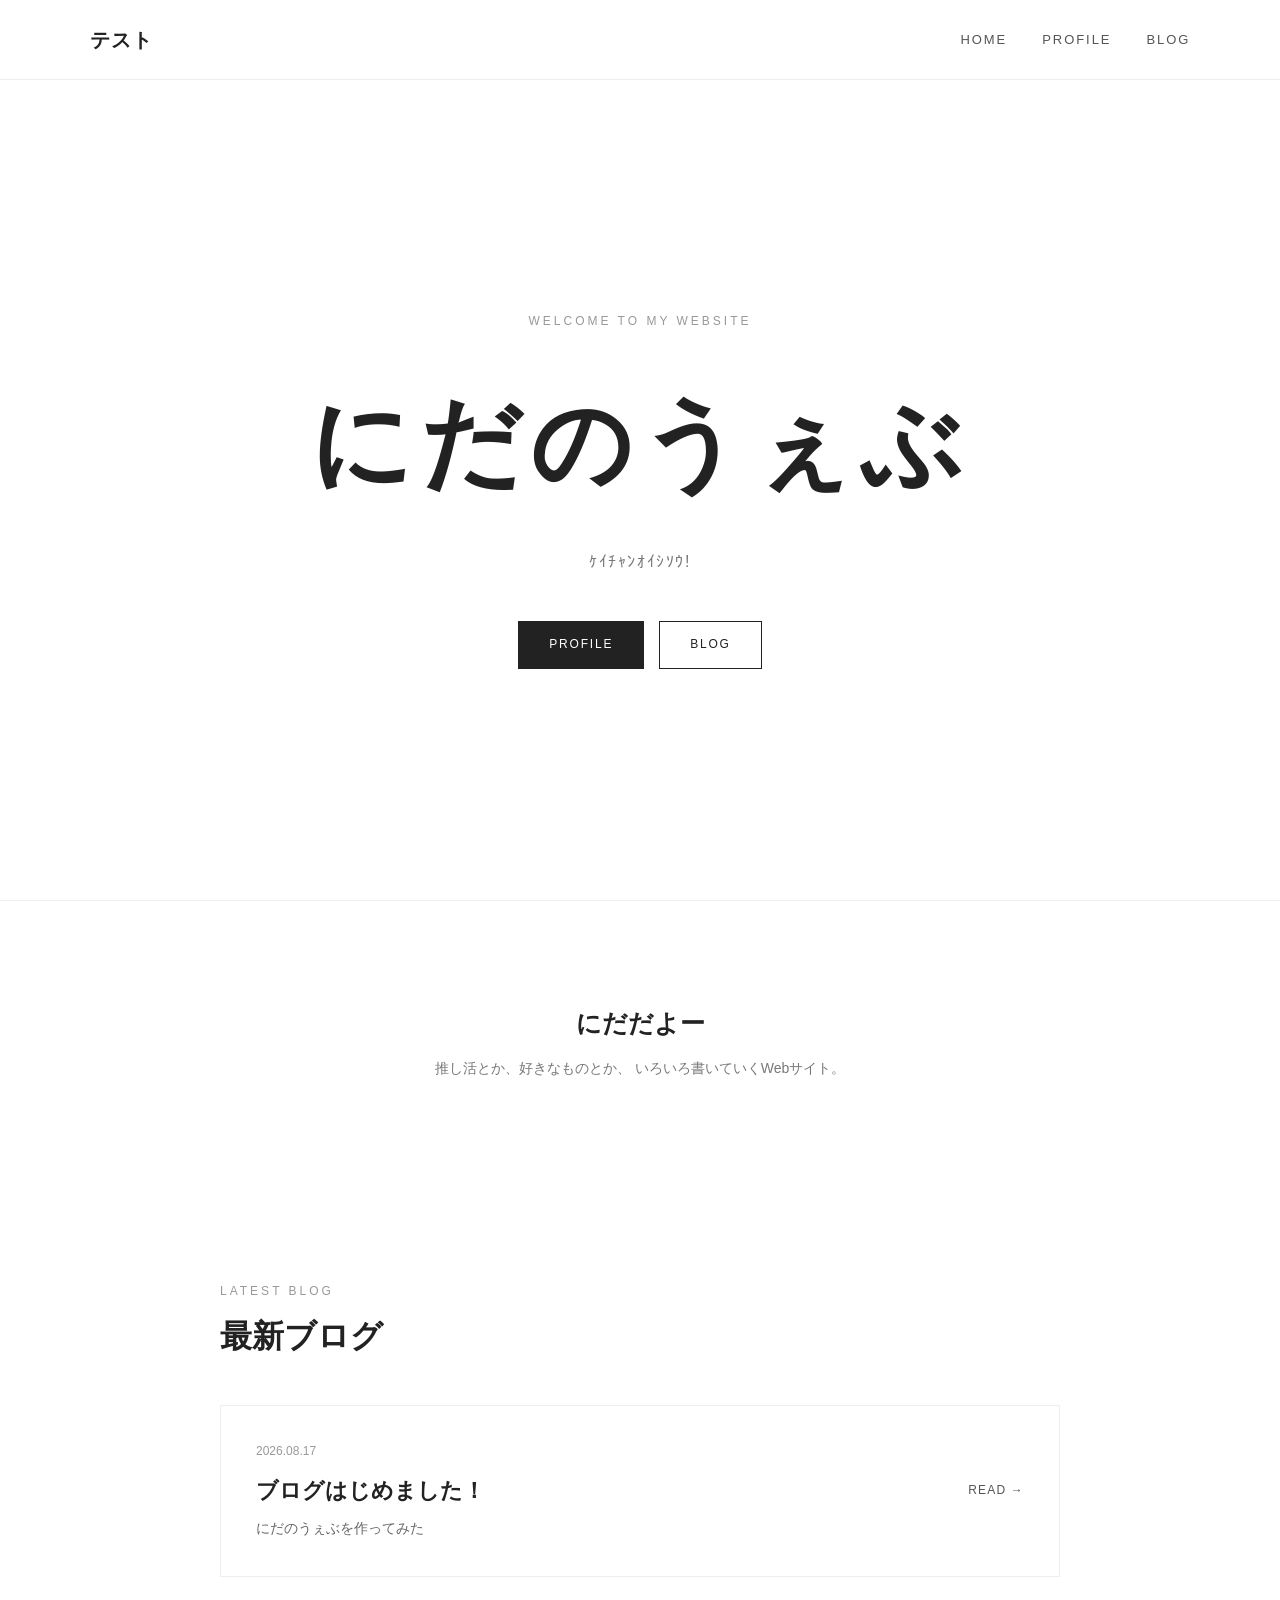
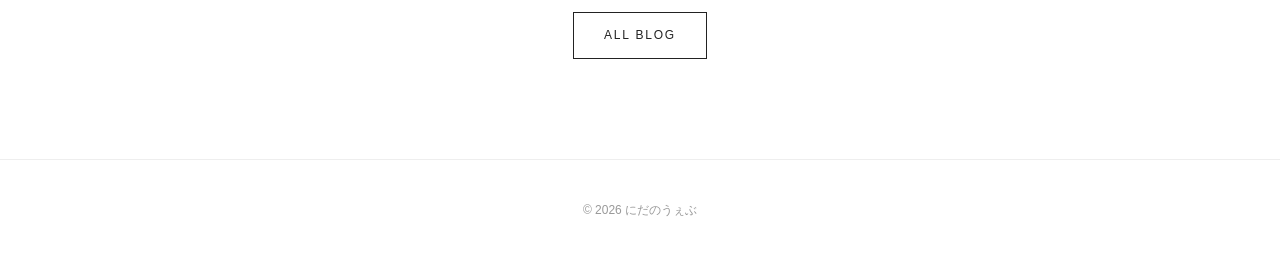
==== commit fcea57cf: "Update index.html" ====
--- a/index.html
+++ b/index.html
@@ -112,7 +112,7 @@
 <section class="intro fade-in">
 
   <p>
-    そろそろきつい
+    にだだよー
   </p>
 
 
--- a/style.css
+++ b/style.css
@@ -2048,68 +2048,3 @@
 
 }
 
-/* =================================
-   管理者秘密入口
-================================= */
-
-.admin-secret-button {
-  display: block;
-
-  margin: 30px auto 10px;
-
-  padding: 5px 10px;
-
-  border: none;
-
-  background: transparent;
-
-  color: #aaaaaa;
-
-  font-size: 14px;
-
-  cursor: pointer;
-
-  opacity: 0.5;
-}
-
-
-.admin-secret-button:hover {
-  opacity: 1;
-}
-
-#adminPanel {
-  max-width: 600px;
-  margin: 40px auto;
-  padding: 24px;
-  box-sizing: border-box;
-}
-
-#adminPanel h2 {
-  margin-bottom: 10px;
-}
-
-#adminStatus {
-  color: #777;
-  font-size: 14px;
-}
-
-.admin-question {
-  margin-top: 12px;
-  padding: 14px;
-  background: #f2f2f2;
-  border: 1px solid #ddd;
-  border-radius: 10px;
-}
-
-.admin-question-text {
-  margin: 0;
-  white-space: pre-wrap;
-  word-break: break-word;
-}
-
-.admin-question-date {
-  display: block;
-  margin-top: 8px;
-  color: #888;
-  font-size: 12px;
-}
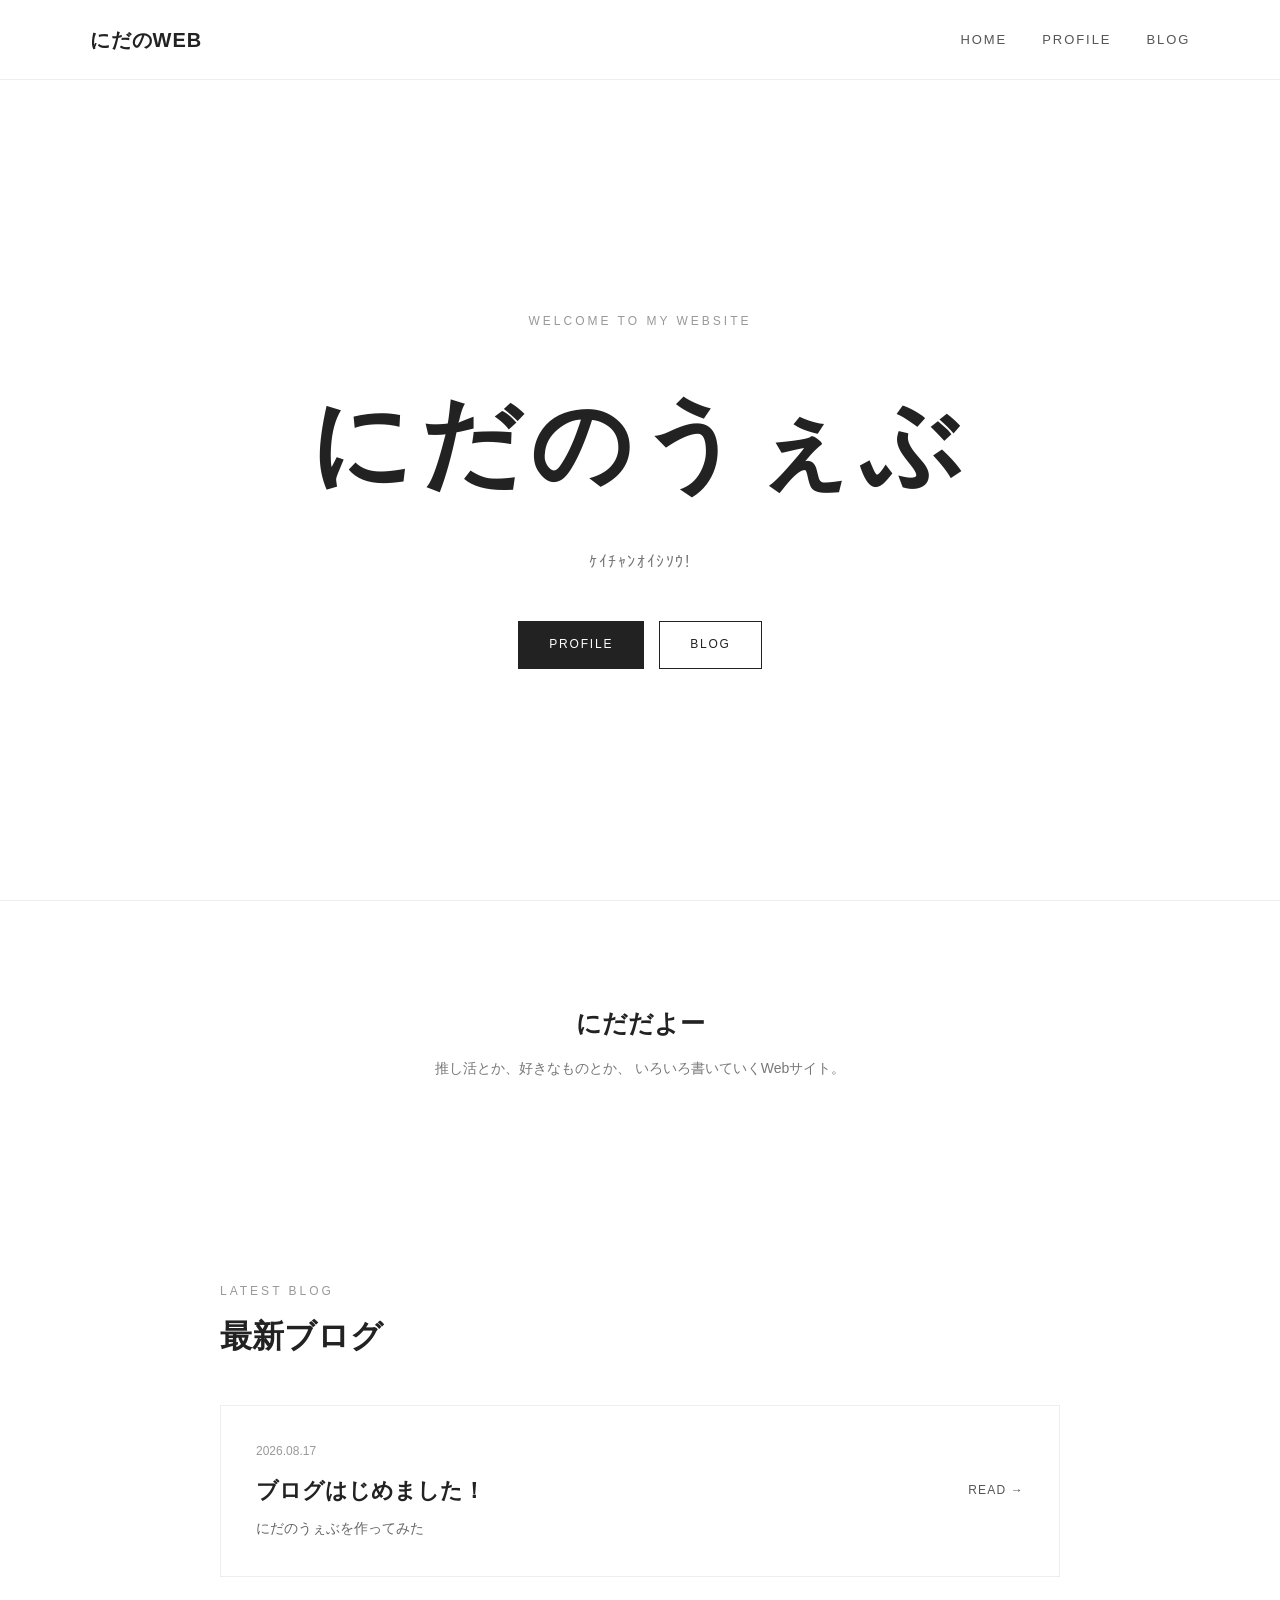
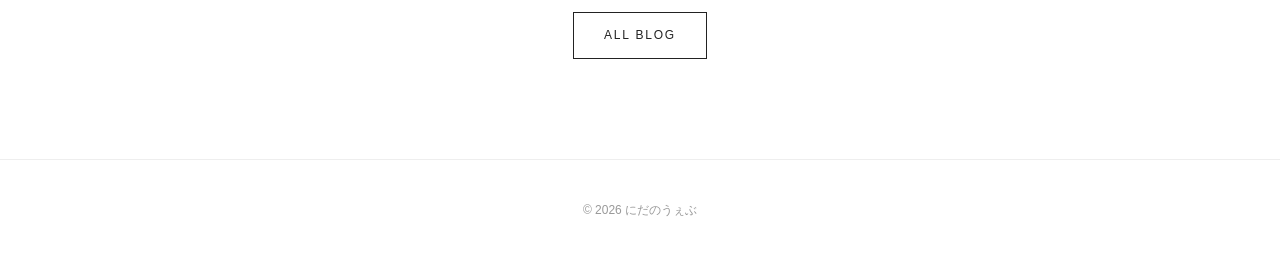
==== commit 10244e19: "Update index.html" ====
--- a/index.html
+++ b/index.html
@@ -23,7 +23,7 @@
 <header class="header">
 
   <a href="index.html" class="logo">
-    テスト
+    にだのWEB
   </a>
 
 
